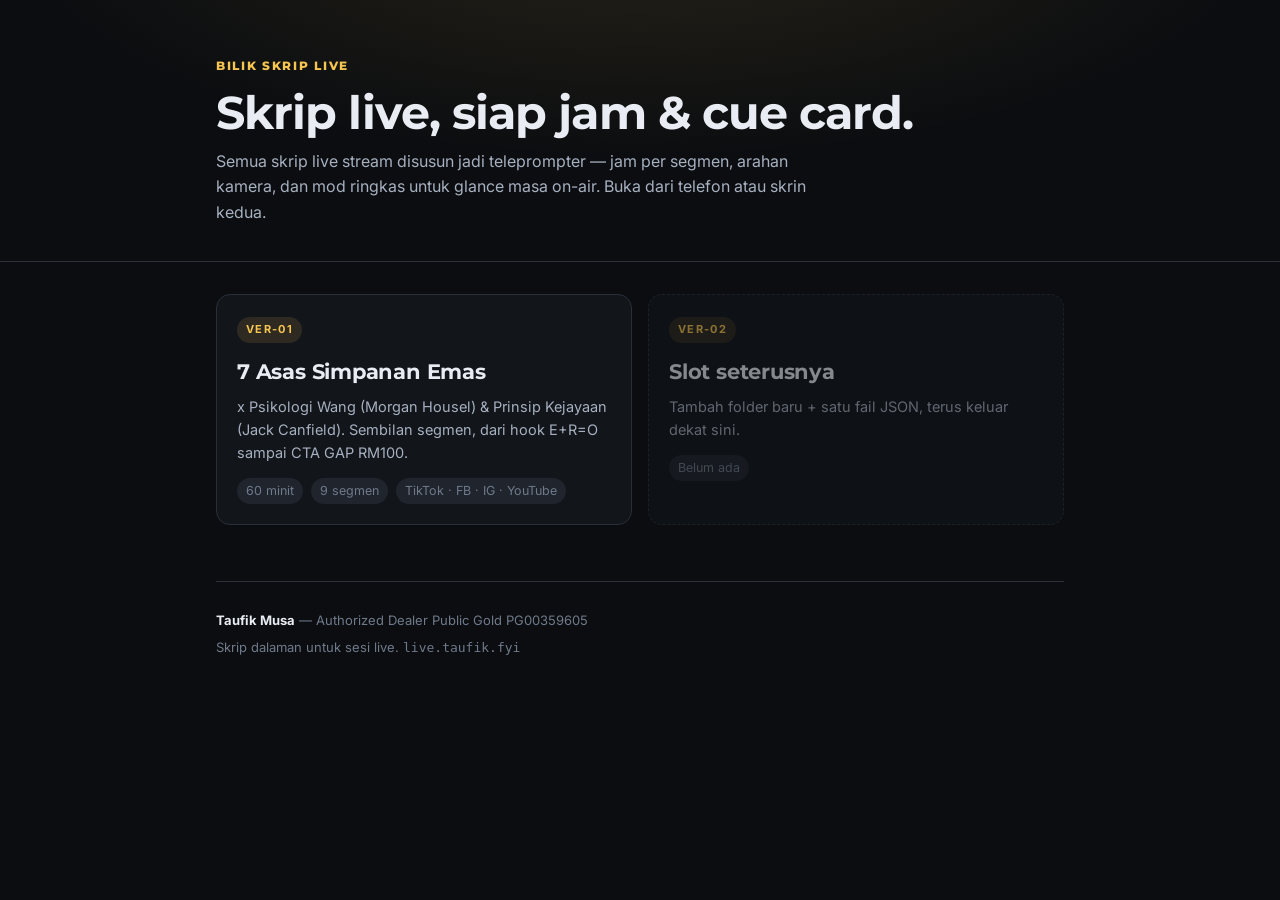
==== index.html @ 2883a2c2 "Bina laman skrip live (ver-01): 7 Asas Simpanan Emas Laman GitHub Pages untuk live.taufik.fyi — tele" ====
<!doctype html>
<html lang="ms" data-theme="dark">
<head>
<meta charset="utf-8">
<meta name="viewport" content="width=device-width, initial-scale=1, viewport-fit=cover">
<title>Bilik Skrip Live — Taufik Musa</title>
<meta name="description" content="Koleksi skrip live stream Taufik Musa, Authorized Dealer Public Gold PG00359605. Teleprompter dengan jam segmen dan cue card.">
<meta name="theme-color" content="#0b0d10">
<meta name="robots" content="noindex">
<link rel="preconnect" href="https://fonts.googleapis.com">
<link rel="preconnect" href="https://fonts.gstatic.com" crossorigin>
<link href="https://fonts.googleapis.com/css2?family=Inter:wght@400;500;600;700&family=Montserrat:wght@700;800&display=swap" rel="stylesheet">
<link rel="stylesheet" href="assets/css/style.css">
<link rel="icon" href="data:image/svg+xml,<svg xmlns='http://www.w3.org/2000/svg' viewBox='0 0 32 32'><text y='26' font-size='26'>🎙️</text></svg>">
</head>
<body>

<header class="hero">
  <div class="wrap">
    <div class="brand">Bilik Skrip Live</div>
    <h1>Skrip live, siap jam &amp; cue card.</h1>
    <p>Semua skrip live stream disusun jadi teleprompter — jam per segmen, arahan kamera, dan mod ringkas untuk glance masa on-air. Buka dari telefon atau skrin kedua.</p>
  </div>
</header>

<div class="wrap">
  <div class="grid">

    <a class="card" href="live-01/">
      <span class="ver">ver-01</span>
      <h2>7 Asas Simpanan Emas</h2>
      <p>x Psikologi Wang (Morgan Housel) &amp; Prinsip Kejayaan (Jack Canfield). Sembilan segmen, dari hook E+R=O sampai CTA GAP RM100.</p>
      <div class="meta">
        <span>60 minit</span>
        <span>9 segmen</span>
        <span>TikTok · FB · IG · YouTube</span>
      </div>
    </a>

    <div class="card soon">
      <span class="ver">ver-02</span>
      <h2>Slot seterusnya</h2>
      <p>Tambah folder baru + satu fail JSON, terus keluar dekat sini.</p>
      <div class="meta"><span>Belum ada</span></div>
    </div>

  </div>

  <footer class="foot">
    <p style="margin:0 0 6px"><b style="color:var(--text)">Taufik Musa</b> — Authorized Dealer Public Gold PG00359605</p>
    <p style="margin:0">Skrip dalaman untuk sesi live. <code>live.taufik.fyi</code></p>
  </footer>
</div>

</body>
</html>
---- assets/css/style.css ----
/* ============================================================
   live.taufik.fyi — Skrip Live Teleprompter
   Tema: Ink + Gold. Dark-first (live selalu waktu malam).
   ============================================================ */

:root {
  --ink-900: #0b0d10;
  --ink-800: #12151a;
  --ink-700: #171b22;
  --ink-600: #1f242d;
  --ink-500: #2b313c;
  --line:    #2a303a;

  --gold-400: #f5c451;
  --gold-500: #e0aa2e;
  --gold-600: #b5831b;
  --gold-soft: rgba(245, 196, 81, .12);

  --text:      #e9edf3;
  --text-dim:  #a6b0bf;
  --text-mute: #6f7a8a;

  --cue:    #5fd0a8;
  --cue-bg: rgba(95, 208, 168, .10);
  --warn:   #ff6b6b;
  --warn-bg: rgba(255, 107, 107, .12);
  --book-h: #7fb2ff;
  --book-c: #c58cff;

  --radius: 14px;
  --radius-sm: 9px;
  --maxw: 880px;

  --font-ui: "Inter", -apple-system, BlinkMacSystemFont, "Segoe UI", Roboto, sans-serif;
  --font-read: "Inter", -apple-system, BlinkMacSystemFont, "Segoe UI", Roboto, sans-serif;
  --font-head: "Montserrat", var(--font-ui);

  /* dikawal oleh JS */
  --skrip-size: 22px;
  --skrip-lead: 1.75;
}

/* Mod terang untuk print / siang */
:root[data-theme="light"] {
  --ink-900: #f6f7f9;
  --ink-800: #ffffff;
  --ink-700: #ffffff;
  --ink-600: #eef1f5;
  --ink-500: #e2e7ee;
  --line:    #dde3ea;
  --text:      #12151a;
  --text-dim:  #4a5464;
  --text-mute: #7a8595;
  --gold-400: #9a6d00;
  --gold-500: #b5831b;
  --gold-soft: rgba(181, 131, 27, .13);
  --cue: #0f8a63;
  --cue-bg: rgba(15, 138, 99, .09);
  --book-h: #1f5fc4;
  --book-c: #7a35c9;
}

* { box-sizing: border-box; }

html { -webkit-text-size-adjust: 100%; scroll-behavior: smooth; }

body {
  margin: 0;
  background: var(--ink-900);
  color: var(--text);
  font-family: var(--font-ui);
  line-height: 1.6;
  overflow-wrap: break-word;
}

a { color: var(--gold-400); text-decoration: none; }
a:hover { text-decoration: underline; }

.wrap { max-width: var(--maxw); margin: 0 auto; padding: 0 16px; }

/* ---------- Hub / index ---------- */

.hero {
  padding: 56px 0 36px;
  border-bottom: 1px solid var(--line);
  background:
    radial-gradient(900px 340px at 50% -80px, var(--gold-soft), transparent 70%);
}
.brand {
  font-family: var(--font-head);
  font-weight: 800;
  letter-spacing: .14em;
  text-transform: uppercase;
  font-size: 12px;
  color: var(--gold-400);
}
.hero h1 {
  font-family: var(--font-head);
  font-size: clamp(28px, 7vw, 46px);
  line-height: 1.12;
  margin: 12px 0 10px;
  letter-spacing: -.02em;
}
.hero p { color: var(--text-dim); max-width: 60ch; margin: 0; }

.grid { display: grid; gap: 16px; padding: 32px 0 8px; }
@media (min-width: 720px) { .grid { grid-template-columns: repeat(2, 1fr); } }

.card {
  display: block;
  background: var(--ink-800);
  border: 1px solid var(--line);
  border-radius: var(--radius);
  padding: 20px;
  color: inherit;
  transition: border-color .18s, transform .18s, background .18s;
}
.card:hover {
  border-color: var(--gold-600);
  transform: translateY(-2px);
  text-decoration: none;
  background: var(--ink-700);
}
.card .ver {
  font-size: 11px; font-weight: 700; letter-spacing: .12em; text-transform: uppercase;
  color: var(--gold-400); background: var(--gold-soft);
  padding: 4px 9px; border-radius: 999px; display: inline-block;
}
.card h2 { font-family: var(--font-head); font-size: 21px; margin: 12px 0 6px; letter-spacing: -.01em; }
.card p { color: var(--text-dim); font-size: 14.5px; margin: 0 0 14px; }
.card .meta { display: flex; flex-wrap: wrap; gap: 8px; font-size: 12.5px; color: var(--text-mute); }
.card .meta span { background: var(--ink-600); padding: 3px 9px; border-radius: 999px; }

.card.soon { opacity: .55; border-style: dashed; pointer-events: none; }

.foot {
  border-top: 1px solid var(--line);
  margin-top: 48px; padding: 28px 0 56px;
  color: var(--text-mute); font-size: 13px;
}

/* ---------- Topbar teleprompter ---------- */

.topbar {
  position: sticky; top: 0; z-index: 60;
  background: var(--ink-900);
  backdrop-filter: blur(12px);
  border-bottom: 1px solid var(--line);
}
:root[data-theme="light"] .topbar { background: var(--ink-800); }

.topbar-in {
  max-width: var(--maxw); margin: 0 auto; padding: 9px 12px;
  display: flex; align-items: center; gap: 8px; flex-wrap: wrap;
}

.clock {
  font-variant-numeric: tabular-nums;
  font-family: var(--font-head);
  font-weight: 700;
  font-size: 19px;
  letter-spacing: .01em;
  min-width: 68px;
}
.clock small { display: block; font-size: 9.5px; font-weight: 600; letter-spacing: .1em;
  text-transform: uppercase; color: var(--text-mute); }
.clock.over { color: var(--warn); }

.seg-now {
  flex: 1 1 140px; min-width: 0;
  font-size: 12.5px; color: var(--text-dim);
}
.seg-now b { display: block; color: var(--text); font-size: 14px; font-weight: 650;
  white-space: nowrap; overflow: hidden; text-overflow: ellipsis; }

.btn {
  appearance: none; border: 1px solid var(--line); background: var(--ink-700);
  color: var(--text); font: inherit; font-size: 13px; font-weight: 600;
  padding: 7px 12px; border-radius: var(--radius-sm); cursor: pointer;
  transition: background .15s, border-color .15s, color .15s;
  white-space: nowrap;
}
.btn:hover { background: var(--ink-600); border-color: var(--ink-500); }
.btn.primary { background: var(--gold-500); border-color: var(--gold-500); color: #14100a; }
.btn.primary:hover { background: var(--gold-400); border-color: var(--gold-400); }
.btn.on { border-color: var(--gold-500); color: var(--gold-400); background: var(--gold-soft); }
.btn.icon { padding: 7px 10px; min-width: 36px; }
.btn:disabled { opacity: .4; cursor: not-allowed; }

.progress { height: 3px; background: var(--ink-600); }
.progress > i { display: block; height: 100%; width: 0; background: linear-gradient(90deg, var(--gold-600), var(--gold-400)); transition: width .4s linear; }
.progress.over > i { background: var(--warn); }

/* baris segmen chips */
.chips {
  display: flex; gap: 6px; overflow-x: auto; padding: 8px 12px;
  max-width: var(--maxw); margin: 0 auto;
  scrollbar-width: none;
}
.chips::-webkit-scrollbar { display: none; }
.chip {
  flex: 0 0 auto; font-size: 12px; font-weight: 650;
  padding: 6px 11px; border-radius: 999px;
  border: 1px solid var(--line); background: var(--ink-800); color: var(--text-dim);
  cursor: pointer; white-space: nowrap;
}
.chip:hover { color: var(--text); border-color: var(--ink-500); }
.chip.active { background: var(--gold-soft); border-color: var(--gold-500); color: var(--gold-400); }
.chip.done { color: var(--text-mute); }
.chip.done::before { content: "✓ "; color: var(--cue); }

/* ---------- Kandungan segmen ---------- */

main { padding: 22px 0 40vh; }

.seg { scroll-margin-top: 108px; padding: 0 0 46px; }
.seg + .seg { border-top: 1px solid var(--line); padding-top: 34px; }

.seg-head { margin-bottom: 18px; }
.seg-kicker {
  display: flex; flex-wrap: wrap; gap: 8px; align-items: center;
  font-size: 11.5px; font-weight: 700; letter-spacing: .1em; text-transform: uppercase;
  color: var(--text-mute); margin-bottom: 10px;
}
.seg-kicker .tag { background: var(--ink-600); padding: 4px 9px; border-radius: 999px; }
.seg-kicker .tag.gold { background: var(--gold-soft); color: var(--gold-400); }
.seg h2 {
  font-family: var(--font-head); font-weight: 800;
  font-size: clamp(23px, 5.4vw, 34px); line-height: 1.15; margin: 0 0 10px;
  letter-spacing: -.02em;
}
.objektif { color: var(--text-dim); font-size: 14.5px; margin: 0; max-width: 62ch; }

.box {
  border: 1px solid var(--line); border-radius: var(--radius);
  background: var(--ink-800); padding: 15px 17px; margin: 16px 0;
}
.box h3 {
  font-size: 11.5px; font-weight: 800; letter-spacing: .12em; text-transform: uppercase;
  margin: 0 0 10px; color: var(--text-mute);
}
.box.cues { border-left: 3px solid var(--cue); background: var(--cue-bg); }
.box.cues h3 { color: var(--cue); }
.box.cues ul { margin: 0; padding-left: 0; list-style: none; }
.box.cues li { position: relative; padding: 5px 0 5px 26px; font-size: 14.5px; color: var(--text-dim); }
.box.cues li::before {
  content: ""; position: absolute; left: 4px; top: 12px;
  width: 7px; height: 7px; border-radius: 2px; background: var(--cue);
}
.box.alat { border-left: 3px solid var(--gold-500); }
.box.alat p { margin: 0; font-size: 14.5px; color: var(--text-dim); }

.refs { display: flex; flex-wrap: wrap; gap: 7px; margin: 14px 0 0; }
.ref {
  font-size: 12px; font-weight: 600; padding: 5px 10px; border-radius: var(--radius-sm);
  border: 1px solid var(--line); color: var(--text-dim); background: var(--ink-800);
}
.ref::before { font-weight: 800; margin-right: 6px; }
.ref.housel { border-color: color-mix(in srgb, var(--book-h) 40%, transparent); }
.ref.housel::before { content: "PoM"; color: var(--book-h); }
.ref.canfield { border-color: color-mix(in srgb, var(--book-c) 40%, transparent); }
.ref.canfield::before { content: "TSP"; color: var(--book-c); }

/* teks skrip — bahagian yang dibaca */
.skrip { margin-top: 22px; }
.skrip p, .skrip li {
  font-family: var(--font-read);
  font-size: var(--skrip-size);
  line-height: var(--skrip-lead);
  margin: 0 0 .85em;
  letter-spacing: -.003em;
}
.skrip strong { color: var(--gold-400); font-weight: 700; }
.skrip em { color: var(--text-mute); font-style: italic; }
.skrip mark {
  background: var(--gold-soft); color: var(--gold-400);
  padding: 1px 5px; border-radius: 5px; font-weight: 650;
  box-decoration-break: clone; -webkit-box-decoration-break: clone;
}
.skrip ul { margin: 0 0 .9em; padding-left: 0; list-style: none; }
.skrip ul li { position: relative; padding-left: 22px; }
.skrip ul li::before {
  content: ""; position: absolute; left: 3px; top: calc(var(--skrip-size) * var(--skrip-lead) / 2 - 3px);
  width: 6px; height: 6px; border-radius: 50%; background: var(--gold-500);
}
.skrip blockquote {
  margin: 1em 0; padding: 14px 18px;
  border-left: 3px solid var(--gold-500); background: var(--gold-soft);
  border-radius: 0 var(--radius-sm) var(--radius-sm) 0;
}
.skrip blockquote p { margin: 0; font-weight: 600; font-style: italic; }

.seg-foot { display: flex; gap: 10px; flex-wrap: wrap; margin-top: 26px; }

/* ---------- Mod ringkas (cheat sheet) ---------- */

:root[data-mode="ringkas"] .skrip { display: none; }
:root[data-mode="ringkas"] .seg { padding-bottom: 26px; }
:root[data-mode="ringkas"] .seg + .seg { padding-top: 24px; }

:root[data-mode="skrip"] .box.cues,
:root[data-mode="skrip"] .box.alat,
:root[data-mode="skrip"] .refs,
:root[data-mode="skrip"] .objektif { display: none; }

/* ---------- Panel persediaan ---------- */

.prep { padding: 26px 0 10px; }
.prep-grid { display: grid; gap: 14px; }
@media (min-width: 720px) { .prep-grid { grid-template-columns: 1fr 1fr; } }

.checklist { margin: 0; padding: 0; list-style: none; }
.checklist li { padding: 2px 0; }
.checklist label {
  display: flex; gap: 10px; align-items: flex-start; cursor: pointer;
  font-size: 14.5px; color: var(--text-dim); padding: 5px 0;
}
.checklist input { margin-top: 4px; accent-color: var(--gold-500); width: 16px; height: 16px; flex: 0 0 auto; }
.checklist input:checked + span { color: var(--text-mute); text-decoration: line-through; }

.rujukan-list { margin: 0; padding: 0; list-style: none; font-size: 14.5px; }
.rujukan-list li { padding: 7px 0; border-bottom: 1px dashed var(--line); color: var(--text-dim); }
.rujukan-list li:last-child { border-bottom: 0; }
.rujukan-list b { color: var(--text); font-weight: 650; }

/* ---------- Bar bawah (mobile) ---------- */

.bottombar {
  position: fixed; left: 0; right: 0; bottom: 0; z-index: 60;
  background: var(--ink-900);
  border-top: 1px solid var(--line);
  padding-bottom: env(safe-area-inset-bottom);
}
.bottombar-in {
  max-width: var(--maxw); margin: 0 auto;
  padding: 9px 12px;
  display: flex; gap: 8px; align-items: center;
}
:root[data-theme="light"] .bottombar { background: var(--ink-800); }
.bottombar .spacer { flex: 1; }
.bottombar .segtime { font-variant-numeric: tabular-nums; font-weight: 700; font-size: 15px; }
.bottombar .segtime.over { color: var(--warn); }
.bottombar .segtime small { color: var(--text-mute); font-weight: 600; font-size: 11px; display: block; }

/* ---------- Tetapan drawer ---------- */

.sheet {
  position: fixed; inset: 0; z-index: 80; display: none;
  background: rgba(0,0,0,.55);
}
.sheet.open { display: block; }
.sheet-in {
  position: absolute; left: 0; right: 0; bottom: 0;
  background: var(--ink-800); border-top: 1px solid var(--line);
  border-radius: 18px 18px 0 0; padding: 18px 18px calc(24px + env(safe-area-inset-bottom));
  max-width: var(--maxw); margin: 0 auto;
}
.sheet h3 { margin: 0 0 14px; font-family: var(--font-head); font-size: 17px; }
.row { display: flex; align-items: center; gap: 10px; padding: 9px 0; flex-wrap: wrap; }
.row .lbl { font-size: 13.5px; color: var(--text-dim); flex: 1 1 110px; }
.row input[type="range"] { flex: 1 1 140px; accent-color: var(--gold-500); }
.seg-btns { display: flex; gap: 6px; }

.kbd-help { font-size: 12.5px; color: var(--text-mute); margin-top: 14px; line-height: 2; }
.kbd-help kbd {
  background: var(--ink-600); border: 1px solid var(--line); border-bottom-width: 2px;
  border-radius: 5px; padding: 2px 6px; font-family: ui-monospace, monospace; font-size: 11.5px;
  color: var(--text-dim);
}

/* ---------- Print ---------- */

@media print {
  :root { --skrip-size: 12pt; --skrip-lead: 1.5; }
  .topbar, .bottombar, .chips, .sheet, .seg-foot, .no-print { display: none !important; }
  body { background: #fff; color: #000; }
  .box { border: 1px solid #bbb; background: #fafafa; }
  .seg { page-break-after: always; }
  .skrip strong, .skrip mark { color: #000; background: #f1e4bd; }
  a { color: #000; }
}

@media (prefers-reduced-motion: reduce) {
  * { animation: none !important; transition: none !important; scroll-behavior: auto !important; }
}
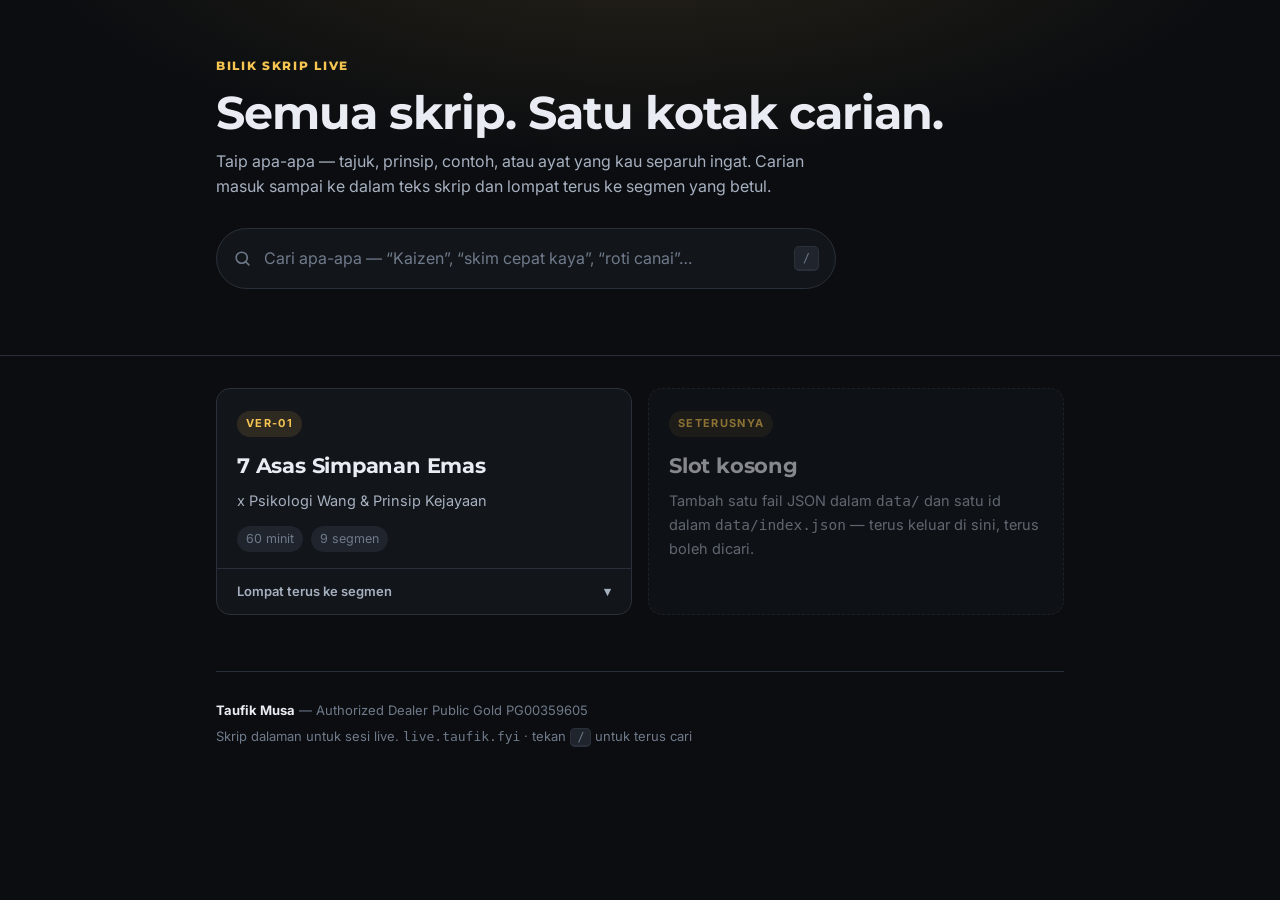
==== commit 12f108c7: "Hub boleh cari merentas semua skrip + deep link per segmen Hub jadi satu page yang cari sampai ke da" ====
--- a/index.html
+++ b/index.html
@@ -4,7 +4,7 @@
 <meta charset="utf-8">
 <meta name="viewport" content="width=device-width, initial-scale=1, viewport-fit=cover">
 <title>Bilik Skrip Live — Taufik Musa</title>
-<meta name="description" content="Koleksi skrip live stream Taufik Musa, Authorized Dealer Public Gold PG00359605. Teleprompter dengan jam segmen dan cue card.">
+<meta name="description" content="Koleksi skrip live stream Taufik Musa. Cari terus ke mana-mana segmen dalam mana-mana skrip.">
 <meta name="theme-color" content="#0b0d10">
 <meta name="robots" content="noindex">
 <link rel="preconnect" href="https://fonts.googleapis.com">
@@ -18,39 +18,41 @@
 <header class="hero">
   <div class="wrap">
     <div class="brand">Bilik Skrip Live</div>
-    <h1>Skrip live, siap jam &amp; cue card.</h1>
-    <p>Semua skrip live stream disusun jadi teleprompter — jam per segmen, arahan kamera, dan mod ringkas untuk glance masa on-air. Buka dari telefon atau skrin kedua.</p>
+    <h1>Semua skrip. Satu kotak carian.</h1>
+    <p>Taip apa-apa — tajuk, prinsip, contoh, atau ayat yang kau separuh ingat.
+       Carian masuk sampai ke dalam teks skrip dan lompat terus ke segmen yang betul.</p>
+
+    <div class="searchbox">
+      <svg viewBox="0 0 24 24" aria-hidden="true"><circle cx="11" cy="11" r="7"/><path d="M20 20l-3.5-3.5"/></svg>
+      <input id="q" type="search" autocomplete="off" spellcheck="false"
+             placeholder="Memuatkan skrip…" disabled
+             aria-label="Cari dalam semua skrip live">
+      <button id="clearq" hidden aria-label="Kosongkan carian">✕</button>
+      <kbd class="slash">/</kbd>
+    </div>
+    <div class="searchmeta"><span id="kira"></span></div>
+
+    <div class="chips" id="vchips" hidden></div>
   </div>
 </header>
 
 <div class="wrap">
-  <div class="grid">
 
-    <a class="card" href="live-01/">
-      <span class="ver">ver-01</span>
-      <h2>7 Asas Simpanan Emas</h2>
-      <p>x Psikologi Wang (Morgan Housel) &amp; Prinsip Kejayaan (Jack Canfield). Sembilan segmen, dari hook E+R=O sampai CTA GAP RM100.</p>
-      <div class="meta">
-        <span>60 minit</span>
-        <span>9 segmen</span>
-        <span>TikTok · FB · IG · YouTube</span>
-      </div>
-    </a>
+  <div id="skeleton" class="skeleton">
+    <div class="sk-card"></div><div class="sk-card"></div>
+  </div>
 
-    <div class="card soon">
-      <span class="ver">ver-02</span>
-      <h2>Slot seterusnya</h2>
-      <p>Tambah folder baru + satu fail JSON, terus keluar dekat sini.</p>
-      <div class="meta"><span>Belum ada</span></div>
-    </div>
+  <div id="hasil" class="hasil" hidden></div>
 
-  </div>
+  <div id="senarai" class="grid"></div>
 
   <footer class="foot">
     <p style="margin:0 0 6px"><b style="color:var(--text)">Taufik Musa</b> — Authorized Dealer Public Gold PG00359605</p>
-    <p style="margin:0">Skrip dalaman untuk sesi live. <code>live.taufik.fyi</code></p>
+    <p style="margin:0">Skrip dalaman untuk sesi live. <code>live.taufik.fyi</code> ·
+       tekan <kbd>/</kbd> untuk terus cari</p>
   </footer>
 </div>
 
+<script src="assets/js/hub.js"></script>
 </body>
 </html>
--- a/assets/css/style.css
+++ b/assets/css/style.css
@@ -62,6 +62,9 @@
 
 * { box-sizing: border-box; }
 
+/* `hidden` mesti menang atas display:grid/flex pada elemen yang sama */
+[hidden] { display: none !important; }
+
 html { -webkit-text-size-adjust: 100%; scroll-behavior: smooth; }
 
 body {
@@ -383,3 +386,134 @@
 @media (prefers-reduced-motion: reduce) {
   * { animation: none !important; transition: none !important; scroll-behavior: auto !important; }
 }
+
+/* ============================================================
+   HUB — kotak carian, hasil, senarai segmen
+   ============================================================ */
+
+.searchbox {
+  position: relative; display: flex; align-items: center;
+  margin: 28px 0 0; max-width: 620px;
+  background: var(--ink-800); border: 1px solid var(--line);
+  border-radius: 999px; padding: 4px 6px 4px 16px;
+  transition: border-color .18s, box-shadow .18s;
+}
+.searchbox:focus-within {
+  border-color: var(--gold-500);
+  box-shadow: 0 0 0 4px var(--gold-soft);
+}
+.searchbox svg {
+  width: 19px; height: 19px; flex: 0 0 auto;
+  fill: none; stroke: var(--text-mute); stroke-width: 2; stroke-linecap: round;
+}
+.searchbox input {
+  flex: 1; min-width: 0;
+  background: none; border: 0; outline: 0;
+  color: var(--text); font: inherit; font-size: 16px;
+  padding: 13px 12px;
+}
+.searchbox input::placeholder { color: var(--text-mute); }
+.searchbox input::-webkit-search-cancel-button { display: none; }
+.searchbox input:disabled { opacity: .6; }
+#clearq {
+  appearance: none; border: 0; background: var(--ink-600); color: var(--text-dim);
+  width: 28px; height: 28px; border-radius: 50%; cursor: pointer;
+  font-size: 12px; line-height: 1; flex: 0 0 auto;
+}
+#clearq:hover { background: var(--ink-500); color: var(--text); }
+.searchbox .slash {
+  flex: 0 0 auto; margin: 0 10px 0 8px;
+  background: var(--ink-600); border: 1px solid var(--line); border-bottom-width: 2px;
+  border-radius: 5px; padding: 2px 8px; font-size: 11.5px; color: var(--text-mute);
+  font-family: ui-monospace, monospace;
+}
+@media (max-width: 560px) { .searchbox .slash { display: none; } }
+
+.searchmeta { min-height: 20px; margin-top: 10px; font-size: 13px; color: var(--text-mute); }
+
+.hero .chips { padding: 6px 0 0; margin: 0; max-width: none; }
+
+/* hasil carian */
+.hasil { display: grid; gap: 10px; padding: 26px 0 8px; }
+
+.hit {
+  display: block; padding: 15px 17px; color: inherit;
+  background: var(--ink-800); border: 1px solid var(--line);
+  border-radius: var(--radius); border-left: 3px solid var(--ink-500);
+  transition: border-color .15s, background .15s;
+}
+.hit:hover { text-decoration: none; background: var(--ink-700); border-left-color: var(--gold-500); }
+.hit-top {
+  display: flex; flex-wrap: wrap; gap: 8px; align-items: center;
+  font-size: 11.5px; font-weight: 700; letter-spacing: .08em; text-transform: uppercase;
+  color: var(--text-mute); margin-bottom: 8px;
+}
+.hit-top .ver {
+  background: var(--gold-soft); color: var(--gold-400);
+  padding: 3px 8px; border-radius: 999px; letter-spacing: .1em;
+}
+.hit-masa { margin-left: auto; font-variant-numeric: tabular-nums; }
+.hit b {
+  display: block; font-family: var(--font-head); font-size: 17px;
+  letter-spacing: -.01em; margin-bottom: 6px;
+}
+.hit p { margin: 0; font-size: 14px; line-height: 1.65; color: var(--text-dim); }
+.hit mark {
+  background: var(--gold-soft); color: var(--gold-400);
+  padding: 0 3px; border-radius: 4px; font-weight: 650;
+}
+
+.kosong {
+  padding: 40px 20px; text-align: center;
+  border: 1px dashed var(--line); border-radius: var(--radius); color: var(--text-dim);
+}
+.kosong b { display: block; color: var(--text); font-size: 17px; margin-bottom: 8px; }
+.kosong p { margin: 0 auto; max-width: 46ch; font-size: 14px; }
+
+/* kad siri + senarai segmen boleh buka */
+.kad { padding: 0; overflow: hidden; }
+.kad-top { display: block; padding: 20px 20px 16px; color: inherit; }
+.kad-top:hover { text-decoration: none; }
+.kad:hover { border-color: var(--gold-600); }
+
+.kad-toggle {
+  appearance: none; width: 100%; text-align: left;
+  background: none; border: 0; border-top: 1px solid var(--line);
+  color: var(--text-dim); font: inherit; font-size: 13px; font-weight: 600;
+  padding: 12px 20px; cursor: pointer;
+  display: flex; align-items: center; justify-content: space-between;
+}
+.kad-toggle:hover { color: var(--gold-400); background: var(--ink-700); }
+.kad-toggle i { font-style: normal; transition: transform .2s; }
+.kad-toggle.open i { transform: rotate(180deg); }
+
+.seglist { margin: 0; padding: 4px 0 10px; list-style: none; border-top: 1px solid var(--line); }
+.seglist a {
+  display: flex; align-items: center; gap: 12px;
+  padding: 9px 20px; color: var(--text-dim); font-size: 14px;
+}
+.seglist a:hover { text-decoration: none; background: var(--ink-700); color: var(--text); }
+.sl-no {
+  flex: 0 0 auto; width: 22px; height: 22px; border-radius: 6px;
+  background: var(--ink-600); color: var(--text-mute);
+  font-size: 11.5px; font-weight: 700;
+  display: flex; align-items: center; justify-content: center;
+}
+.seglist a:hover .sl-no { background: var(--gold-soft); color: var(--gold-400); }
+.sl-tajuk { flex: 1; min-width: 0; overflow: hidden; text-overflow: ellipsis; white-space: nowrap; }
+.sl-masa { flex: 0 0 auto; font-size: 12px; color: var(--text-mute); font-variant-numeric: tabular-nums; }
+
+/* skeleton masa memuat */
+.skeleton { display: grid; gap: 16px; padding: 32px 0 8px; }
+@media (min-width: 720px) { .skeleton { grid-template-columns: repeat(2, 1fr); } }
+.sk-card {
+  height: 168px; border-radius: var(--radius);
+  border: 1px solid var(--line); background: var(--ink-800);
+  animation: pulse 1.4s ease-in-out infinite;
+}
+@keyframes pulse { 0%, 100% { opacity: 1 } 50% { opacity: .45 } }
+
+.foot kbd {
+  background: var(--ink-600); border: 1px solid var(--line); border-bottom-width: 2px;
+  border-radius: 5px; padding: 1px 6px; font-family: ui-monospace, monospace; font-size: 11.5px;
+}
